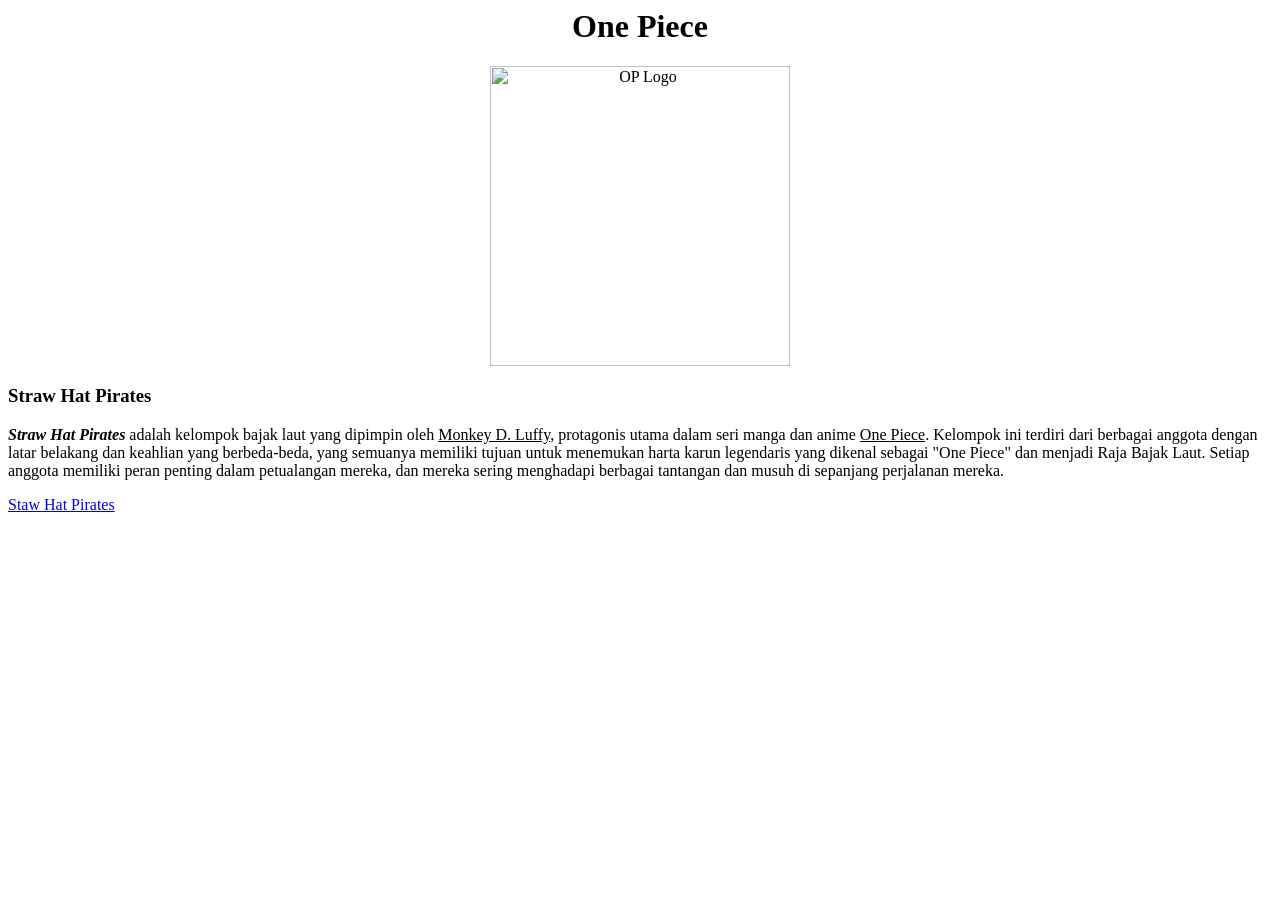
==== index.html @ 3d634b0d "first commit" ====
<html>
  <head>
    <meta charset="utf-8" />
    <title>Muhammad Syaifullah | Informatika KS-E 2026</title>
    <link
      rel="icon"
      href="https://1000logos.net/wp-content/uploads/2023/05/Straw-Hat-Logo.png"
      type="image/x-icon"
    />
  </head>
  <body>
    <h1 align="center">One Piece</h1>
    <center>
      <img
        src="https://1000logos.net/wp-content/uploads/2023/05/Straw-Hat-Logo.png"
        alt="OP Logo"
        width="300"
      />
    </center>
    <h3>Straw Hat Pirates</h3>
    <p>
      <b><i>Straw Hat Pirates</i></b> adalah kelompok bajak laut yang dipimpin
      oleh <u>Monkey D. Luffy</u>, protagonis utama dalam seri manga dan anime
      <u>One Piece</u>. Kelompok ini terdiri dari berbagai anggota dengan latar
      belakang dan keahlian yang berbeda-beda, yang semuanya memiliki tujuan
      untuk menemukan harta karun legendaris yang dikenal sebagai "One Piece"
      dan menjadi Raja Bajak Laut. Setiap anggota memiliki peran penting dalam
      petualangan mereka, dan mereka sering menghadapi berbagai tantangan dan
      musuh di sepanjang perjalanan mereka.
    </p>
    <a
      href="https://onepiece.fandom.com/wiki/Straw_Hat_Pirates"
      target="_blank"
    >
      Staw Hat Pirates
    </a>
  </body>
</html>
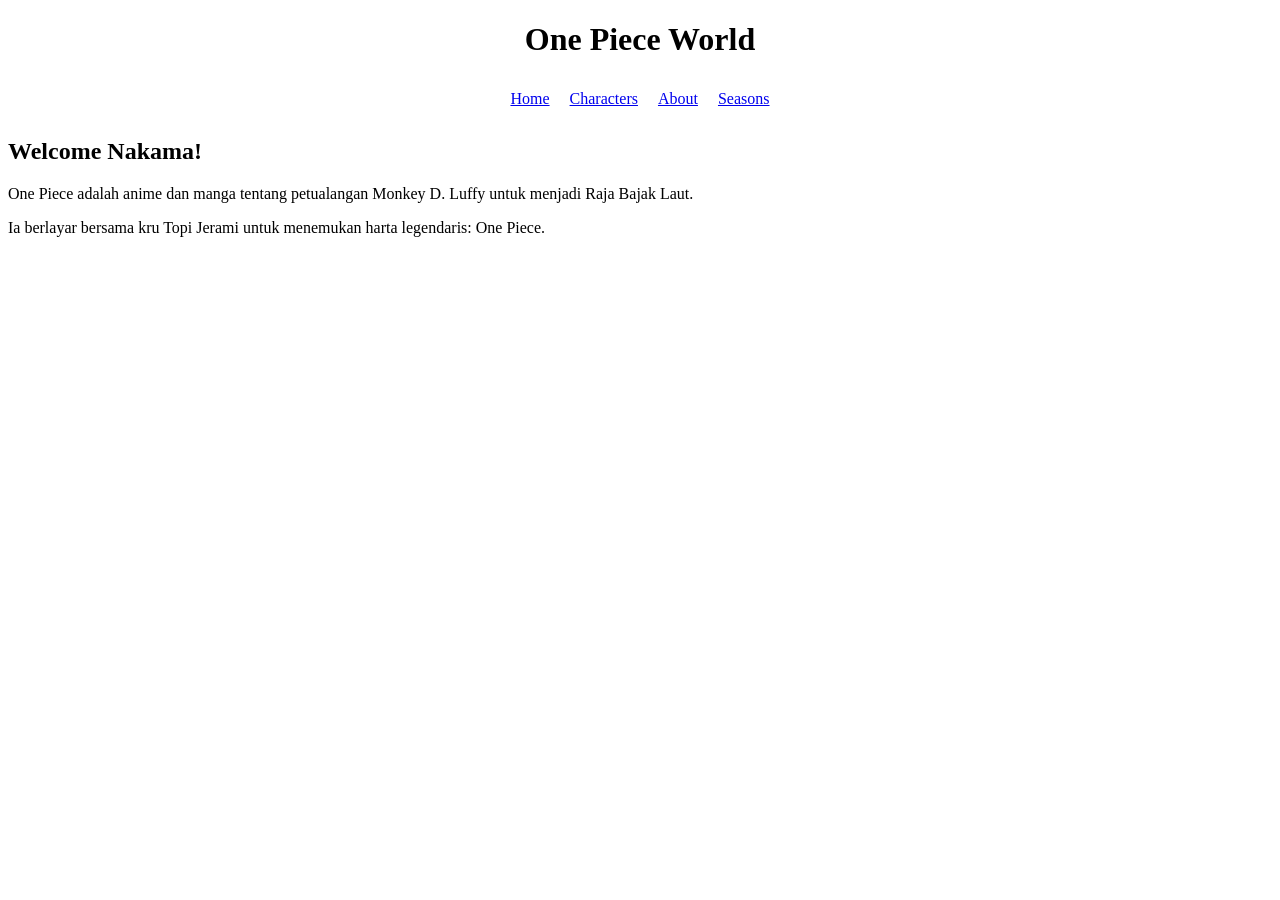
==== commit c9a1181e: "implement table" ====
--- a/index.html
+++ b/index.html
@@ -1,38 +1,32 @@
-<html>
+<!DOCTYPE html>
+<html lang="id">
   <head>
-    <meta charset="utf-8" />
-    <title>Muhammad Syaifullah | Informatika KS-E 2026</title>
-    <link
-      rel="icon"
-      href="https://1000logos.net/wp-content/uploads/2023/05/Straw-Hat-Logo.png"
-      type="image/x-icon"
-    />
+    <meta charset="UTF-8" />
+    <title>One Piece - Home</title>
   </head>
   <body>
-    <h1 align="center">One Piece</h1>
-    <center>
-      <img
-        src="https://1000logos.net/wp-content/uploads/2023/05/Straw-Hat-Logo.png"
-        alt="OP Logo"
-        width="300"
-      />
-    </center>
-    <h3>Straw Hat Pirates</h3>
-    <p>
-      <b><i>Straw Hat Pirates</i></b> adalah kelompok bajak laut yang dipimpin
-      oleh <u>Monkey D. Luffy</u>, protagonis utama dalam seri manga dan anime
-      <u>One Piece</u>. Kelompok ini terdiri dari berbagai anggota dengan latar
-      belakang dan keahlian yang berbeda-beda, yang semuanya memiliki tujuan
-      untuk menemukan harta karun legendaris yang dikenal sebagai "One Piece"
-      dan menjadi Raja Bajak Laut. Setiap anggota memiliki peran penting dalam
-      petualangan mereka, dan mereka sering menghadapi berbagai tantangan dan
-      musuh di sepanjang perjalanan mereka.
-    </p>
-    <a
-      href="https://onepiece.fandom.com/wiki/Straw_Hat_Pirates"
-      target="_blank"
-    >
-      Staw Hat Pirates
-    </a>
+    <header>
+      <h1 align="center">One Piece World</h1>
+      <table cellspacing="0" cellpadding="10" align="center">
+        <tr>
+          <td><a href="index.html">Home</a></td>
+          <td><a href="characters.html">Characters</a></td>
+          <td><a href="about.html">About</a></td>
+          <td><a href="seasons.html">Seasons</a></td>
+        </tr>
+      </table>
+    </header>
+
+    <div>
+      <h2>Welcome Nakama!</h2>
+      <p>
+        One Piece adalah anime dan manga tentang petualangan Monkey D. Luffy
+        untuk menjadi Raja Bajak Laut.
+      </p>
+      <p>
+        Ia berlayar bersama kru Topi Jerami untuk menemukan harta legendaris:
+        One Piece.
+      </p>
+    </div>
   </body>
 </html>
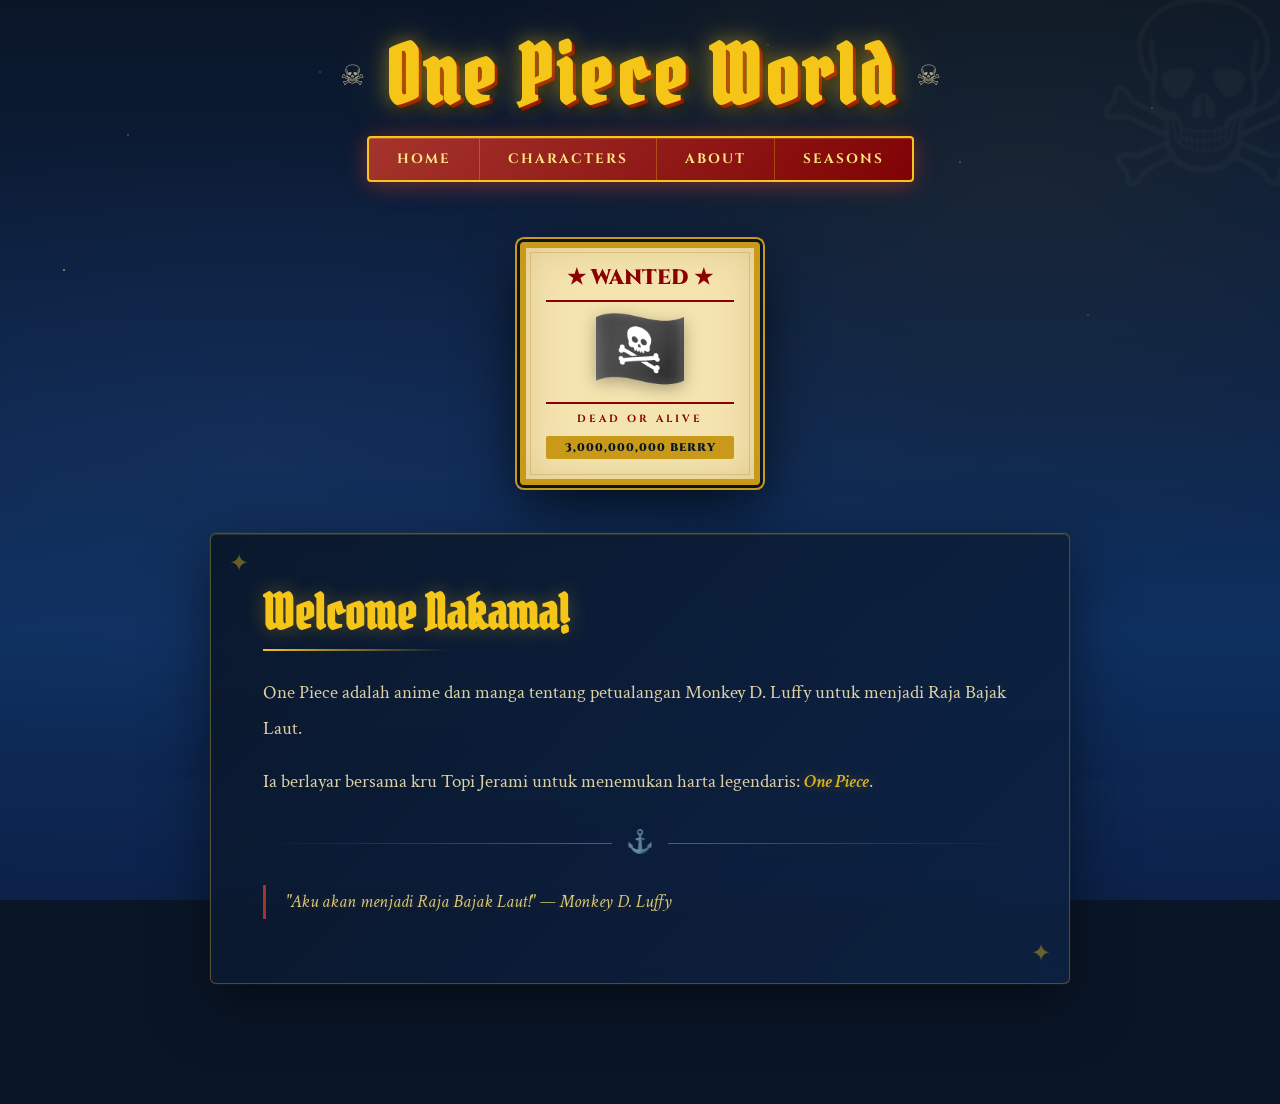
==== commit 00fc30c4: "add: styling index.html" ====
--- a/index.html
+++ b/index.html
@@ -2,31 +2,60 @@
 <html lang="id">
   <head>
     <meta charset="UTF-8" />
+    <link rel="preconnect" href="https://fonts.googleapis.com" />
+    <link rel="preconnect" href="https://fonts.gstatic.com" crossorigin />
+    <link href="https://fonts.googleapis.com/css2?family=Pirata+One&family=Cinzel:wght@400;700;900&family=Crimson+Text:ital,wght@0,400;0,600;1,400&display=swap" rel="stylesheet" />
+    <link rel="stylesheet" href="./assets/styles/index.css" />
     <title>One Piece - Home</title>
   </head>
   <body>
+    <div class="ocean-bg">
+      <div class="wave wave1"></div>
+      <div class="wave wave2"></div>
+    </div>
+
+    <div class="jolly-roger-deco">☠</div>
+
     <header>
-      <h1 align="center">One Piece World</h1>
-      <table cellspacing="0" cellpadding="10" align="center">
-        <tr>
-          <td><a href="index.html">Home</a></td>
-          <td><a href="characters.html">Characters</a></td>
-          <td><a href="about.html">About</a></td>
-          <td><a href="seasons.html">Seasons</a></td>
-        </tr>
-      </table>
+       <div class="header-top">
+        <div class="skull-icon">☠</div>
+        <h1>One Piece World</h1>
+        <div class="skull-icon">☠</div>
+      </div>
+      <nav>
+        <table cellspacing="0" cellpadding="10" align="center">
+          <tr>
+            <td><a href="index.html">Home</a></td>
+            <td><a href="characters.html">Characters</a></td>
+            <td><a href="about.html">About</a></td>
+            <td><a href="seasons.html">Seasons</a></td>
+          </tr>
+        </table>
+      </nav>
     </header>
 
-    <div>
-      <h2>Welcome Nakama!</h2>
-      <p>
-        One Piece adalah anime dan manga tentang petualangan Monkey D. Luffy
-        untuk menjadi Raja Bajak Laut.
-      </p>
-      <p>
-        Ia berlayar bersama kru Topi Jerami untuk menemukan harta legendaris:
-        One Piece.
-      </p>
-    </div>
+    <main>
+      <div class="wanted-poster">
+        <div class="wanted-top">★ WANTED ★</div>
+        <div class="luffy-silhouette">🏴‍☠️</div>
+        <div class="wanted-bottom">DEAD OR ALIVE</div>
+        <div class="bounty">3,000,000,000 BERRY</div>
+      </div>
+      <div class="content-card">
+        <h2>Welcome Nakama!</h2>
+        <p>
+          One Piece adalah anime dan manga tentang petualangan Monkey D. Luffy
+          untuk menjadi Raja Bajak Laut.
+        </p>
+        <p>
+          Ia berlayar bersama kru Topi Jerami untuk menemukan harta legendaris:
+          <span class="highlight">One Piece</span>.
+        </p>
+        <div class="divider">
+          <span>⚓</span>
+        </div>
+        <p class="quote">"Aku akan menjadi Raja Bajak Laut!" — Monkey D. Luffy</p>
+      </div>
+    </main>
   </body>
 </html>
--- a/assets/styles/index.css
+++ b/assets/styles/index.css
@@ -0,0 +1,456 @@
+:root {
+  --navy:       #0a1628;
+  --deep-blue:  #0d2244;
+  --ocean:      #1a3a6b;
+  --gold:       #f5c518;
+  --gold-dark:  #c9991a;
+  --gold-light: #ffe680;
+  --red:        #c0392b;
+  --red-dark:   #8b0000;
+  --parchment:  #f4e4b0;
+  --parchment-dark: #d4b86a;
+  --cream:      #fdf5dc;
+  --white:      #ffffff;
+  --shadow:     rgba(0,0,0,0.6);
+}
+
+*, *::before, *::after {
+  box-sizing: border-box;
+  margin: 0;
+  padding: 0;
+}
+
+html {
+  scroll-behavior: smooth;
+}
+
+body {
+  font-family: 'Crimson Text', Georgia, serif;
+  background-color: var(--navy);
+  color: var(--parchment);
+  min-height: 100vh;
+  overflow-x: hidden;
+  position: relative;
+}
+
+.ocean-bg {
+  position: fixed;
+  inset: 0;
+  z-index: 0;
+  background: linear-gradient(
+    180deg,
+    #0a1628 0%,
+    #0d2244 40%,
+    #0e3060 70%,
+    #0a1f45 100%
+  );
+  overflow: hidden;
+}
+
+.ocean-bg::before {
+  content: '';
+  position: absolute;
+  inset: 0;
+  background-image:
+    radial-gradient(ellipse at 20% 50%, rgba(26,58,107,0.4) 0%, transparent 50%),
+    radial-gradient(ellipse at 80% 20%, rgba(245,197,24,0.05) 0%, transparent 40%);
+}
+
+.ocean-bg::after {
+  content: '';
+  position: absolute;
+  inset: 0;
+  background-image:
+    radial-gradient(1px 1px at 10% 15%, rgba(255,255,255,0.6) 0%, transparent 100%),
+    radial-gradient(1px 1px at 25% 8%,  rgba(255,255,255,0.5) 0%, transparent 100%),
+    radial-gradient(1px 1px at 40% 20%, rgba(255,255,255,0.7) 0%, transparent 100%),
+    radial-gradient(1px 1px at 60% 5%,  rgba(255,255,255,0.4) 0%, transparent 100%),
+    radial-gradient(1px 1px at 75% 18%, rgba(255,255,255,0.6) 0%, transparent 100%),
+    radial-gradient(1px 1px at 90% 12%, rgba(255,255,255,0.5) 0%, transparent 100%),
+    radial-gradient(1.5px 1.5px at 5% 30%, rgba(255,230,128,0.8) 0%, transparent 100%),
+    radial-gradient(1px 1px at 85% 35%, rgba(255,255,255,0.4) 0%, transparent 100%);
+}
+
+.wave {
+  position: absolute;
+  bottom: 0;
+  left: -100%;
+  width: 300%;
+  height: 120px;
+  border-radius: 50% 50% 0 0 / 30px 30px 0 0;
+  opacity: 0.08;
+  animation: waveFlow 12s linear infinite;
+}
+
+.wave1 {
+  background: linear-gradient(90deg, transparent, var(--ocean), transparent);
+  animation-duration: 14s;
+}
+
+.wave2 {
+  background: linear-gradient(90deg, transparent, rgba(26,58,107,0.8), transparent);
+  animation-delay: -7s;
+  animation-duration: 10s;
+  opacity: 0.05;
+}
+
+@keyframes waveFlow {
+  0%   { transform: translateX(0) scaleY(1); }
+  50%  { transform: translateX(16%) scaleY(1.1); }
+  100% { transform: translateX(33%) scaleY(1); }
+}
+
+.jolly-roger-deco {
+  position: fixed;
+  top: -60px;
+  right: -40px;
+  font-size: 260px;
+  opacity: 0.03;
+  z-index: 0;
+  pointer-events: none;
+  animation: float 8s ease-in-out infinite;
+  filter: blur(1px);
+}
+
+@keyframes float {
+  0%, 100% { transform: translateY(0) rotate(-5deg); }
+  50%       { transform: translateY(20px) rotate(5deg); }
+}
+
+header {
+  position: relative;
+  z-index: 10;
+  padding: 32px 20px 0;
+  text-align: center;
+}
+
+.header-top {
+  display: flex;
+  align-items: center;
+  justify-content: center;
+  gap: 20px;
+  margin-bottom: 16px;
+}
+
+.skull-icon {
+  font-size: 28px;
+  opacity: 0.7;
+  animation: skullPulse 3s ease-in-out infinite;
+}
+
+.skull-icon:last-child {
+  animation-delay: -1.5s;
+}
+
+@keyframes skullPulse {
+  0%, 100% { opacity: 0.5; transform: scale(1); }
+  50%       { opacity: 0.9; transform: scale(1.1); }
+}
+
+header h1 {
+  font-family: 'Pirata One', cursive;
+  font-size: clamp(2.4rem, 7vw, 5rem);
+  color: var(--gold);
+  text-shadow:
+    0 0 20px rgba(245,197,24,0.5),
+    0 0 60px rgba(245,197,24,0.2),
+    3px 3px 0 var(--red-dark),
+    5px 5px 8px rgba(0,0,0,0.8);
+  letter-spacing: 4px;
+  line-height: 1.1;
+  animation: titleGlow 4s ease-in-out infinite;
+}
+
+@keyframes titleGlow {
+  0%, 100% { text-shadow: 0 0 20px rgba(245,197,24,0.5), 0 0 60px rgba(245,197,24,0.2), 3px 3px 0 var(--red-dark), 5px 5px 8px rgba(0,0,0,0.8); }
+  50%       { text-shadow: 0 0 30px rgba(245,197,24,0.8), 0 0 80px rgba(245,197,24,0.4), 3px 3px 0 var(--red-dark), 5px 5px 8px rgba(0,0,0,0.8); }
+}
+
+nav {
+  margin-top: 16px;
+  display: flex;
+  justify-content: center;
+}
+
+nav table {
+  background: linear-gradient(135deg, rgba(192,57,43,0.85), rgba(139,0,0,0.9));
+  border: 2px solid var(--gold);
+  border-radius: 4px;
+  box-shadow:
+    0 4px 20px rgba(192,57,43,0.4),
+    inset 0 1px 0 rgba(255,230,128,0.2),
+    0 0 30px rgba(192,57,43,0.2);
+  overflow: hidden;
+}
+
+nav table td {
+  padding: 0;
+  border-right: 1px solid rgba(245,197,24,0.3);
+}
+
+nav table td:last-child {
+  border-right: none;
+}
+
+nav table td a {
+  display: block;
+  padding: 12px 28px;
+  font-family: 'Cinzel', serif;
+  font-size: 0.85rem;
+  font-weight: 700;
+  letter-spacing: 2px;
+  color: var(--gold-light);
+  text-decoration: none;
+  text-transform: uppercase;
+  transition: background 0.25s, color 0.25s, letter-spacing 0.25s;
+  position: relative;
+}
+
+nav table td a::after {
+  content: '';
+  position: absolute;
+  bottom: 0;
+  left: 50%;
+  transform: translateX(-50%) scaleX(0);
+  width: 80%;
+  height: 2px;
+  background: var(--gold);
+  transition: transform 0.3s;
+}
+
+nav table td a:hover {
+  background: rgba(245,197,24,0.15);
+  color: var(--gold);
+  letter-spacing: 3px;
+}
+
+nav table td a:hover::after {
+  transform: translateX(-50%) scaleX(1);
+}
+
+main {
+  position: relative;
+  z-index: 10;
+  max-width: 900px;
+  margin: 60px auto;
+  padding: 0 20px 60px;
+  display: flex;
+  flex-direction: column;
+  align-items: center;
+  gap: 48px;
+}
+
+.wanted-poster {
+  width: 240px;
+  background: var(--parchment);
+  border: 6px solid var(--gold-dark);
+  border-radius: 4px;
+  padding: 16px 20px 20px;
+  text-align: center;
+  box-shadow:
+    0 0 0 3px var(--navy),
+    0 0 0 5px var(--gold-dark),
+    0 20px 60px rgba(0,0,0,0.7),
+    inset 0 0 40px rgba(180,140,60,0.3);
+  transform: rotate(-2deg);
+  position: relative;
+  animation: posterFloat 6s ease-in-out infinite;
+}
+
+.wanted-poster::before {
+  content: '';
+  position: absolute;
+  inset: 4px;
+  border: 1px solid rgba(180,130,40,0.3);
+  pointer-events: none;
+}
+
+@keyframes posterFloat {
+  0%, 100% { transform: rotate(-2deg) translateY(0); }
+  50%       { transform: rotate(-1deg) translateY(-8px); }
+}
+
+.wanted-top {
+  font-family: 'Cinzel', serif;
+  font-size: 1.3rem;
+  font-weight: 900;
+  color: var(--red-dark);
+  text-transform: uppercase;
+  margin-bottom: 10px;
+  border-bottom: 2px solid var(--red-dark);
+  padding-bottom: 8px;
+}
+
+.luffy-silhouette {
+  font-size: 80px;
+  line-height: 1;
+  margin: 10px 0;
+  filter: drop-shadow(0 4px 8px rgba(0,0,0,0.3));
+}
+
+.wanted-bottom {
+  font-family: 'Cinzel', serif;
+  font-size: 0.65rem;
+  font-weight: 700;
+  color: var(--red-dark);
+  letter-spacing: 3px;
+  margin-top: 8px;
+  border-top: 2px solid var(--red-dark);
+  padding-top: 8px;
+}
+
+.bounty {
+  font-family: 'Cinzel', serif;
+  font-size: 0.7rem;
+  font-weight: 900;
+  color: var(--navy);
+  letter-spacing: 1px;
+  margin-top: 10px;
+  background: var(--gold-dark);
+  padding: 4px 8px;
+  border-radius: 2px;
+}
+
+.content-card {
+  background: linear-gradient(
+    135deg,
+    rgba(10,22,40,0.9),
+    rgba(13,34,68,0.85)
+  );
+  border: 1px solid rgba(245,197,24,0.3);
+  border-radius: 6px;
+  padding: 48px 52px;
+  width: 100%;
+  position: relative;
+  box-shadow:
+    0 20px 60px rgba(0,0,0,0.5),
+    inset 0 1px 0 rgba(245,197,24,0.15),
+    0 0 0 1px rgba(245,197,24,0.05);
+  backdrop-filter: blur(8px);
+}
+
+.content-card::before,
+.content-card::after {
+  content: '✦';
+  position: absolute;
+  font-size: 24px;
+  color: var(--gold);
+  opacity: 0.4;
+}
+
+.content-card::before { top: 14px; left: 18px; }
+.content-card::after  { bottom: 14px; right: 18px; }
+
+.content-card h2 {
+  font-family: 'Pirata One', cursive;
+  font-size: clamp(2rem, 5vw, 3rem);
+  color: var(--gold);
+  text-shadow: 0 0 20px rgba(245,197,24,0.3);
+  margin-bottom: 24px;
+  position: relative;
+  display: inline-block;
+}
+
+.content-card h2::after {
+  content: '';
+  display: block;
+  width: 60%;
+  height: 2px;
+  background: linear-gradient(90deg, var(--gold), transparent);
+  margin-top: 6px;
+}
+
+.content-card p {
+  font-size: 1.2rem;
+  line-height: 1.9;
+  color: var(--parchment);
+  margin-bottom: 16px;
+  opacity: 0.9;
+}
+
+.highlight {
+  color: var(--gold);
+  font-style: italic;
+  font-weight: 600;
+  text-shadow: 0 0 12px rgba(245,197,24,0.4);
+}
+
+.divider {
+  text-align: center;
+  margin: 28px 0;
+  position: relative;
+}
+
+.divider::before,
+.divider::after {
+  content: '';
+  position: absolute;
+  top: 50%;
+  width: calc(50% - 28px);
+  height: 1px;
+  background: linear-gradient(90deg, transparent, rgba(245,197,24,0.4));
+}
+
+.divider::before { left: 0; }
+.divider::after  { right: 0; background: linear-gradient(270deg, transparent, rgba(245,197,24,0.4)); }
+
+.divider span {
+  font-size: 1.4rem;
+  position: relative;
+  z-index: 1;
+  color: var(--gold);
+  opacity: 0.7;
+}
+
+.quote {
+  font-style: italic !important;
+  font-size: 1.1rem !important;
+  color: var(--gold-light) !important;
+  opacity: 0.85 !important;
+  border-left: 3px solid var(--red);
+  padding-left: 20px;
+  margin-top: 8px !important;
+  text-shadow: 0 0 8px rgba(245,197,24,0.2);
+}
+
+footer {
+  position: relative;
+  z-index: 10;
+  text-align: center;
+  padding: 24px;
+  border-top: 1px solid rgba(245,197,24,0.15);
+  font-family: 'Cinzel', serif;
+  font-size: 0.8rem;
+  letter-spacing: 2px;
+  color: rgba(245,197,24,0.4);
+}
+
+@keyframes fadeInUp {
+  from { opacity: 0; transform: translateY(30px); }
+  to   { opacity: 1; transform: translateY(0); }
+}
+
+header  { animation: fadeInUp 0.8s ease both; }
+.wanted-poster { animation: posterFloat 6s ease-in-out infinite, fadeInUp 0.9s 0.2s ease both; }
+.content-card  { animation: fadeInUp 1s 0.4s ease both; }
+footer  { animation: fadeInUp 0.8s 0.6s ease both; }
+
+@media (max-width: 600px) {
+  nav table td a {
+    padding: 10px 14px;
+    font-size: 0.75rem;
+    letter-spacing: 1px;
+  }
+
+  .content-card {
+    padding: 32px 24px;
+  }
+
+  .wanted-poster {
+    width: 200px;
+  }
+
+  .luffy-silhouette {
+    font-size: 60px;
+  }
+}
